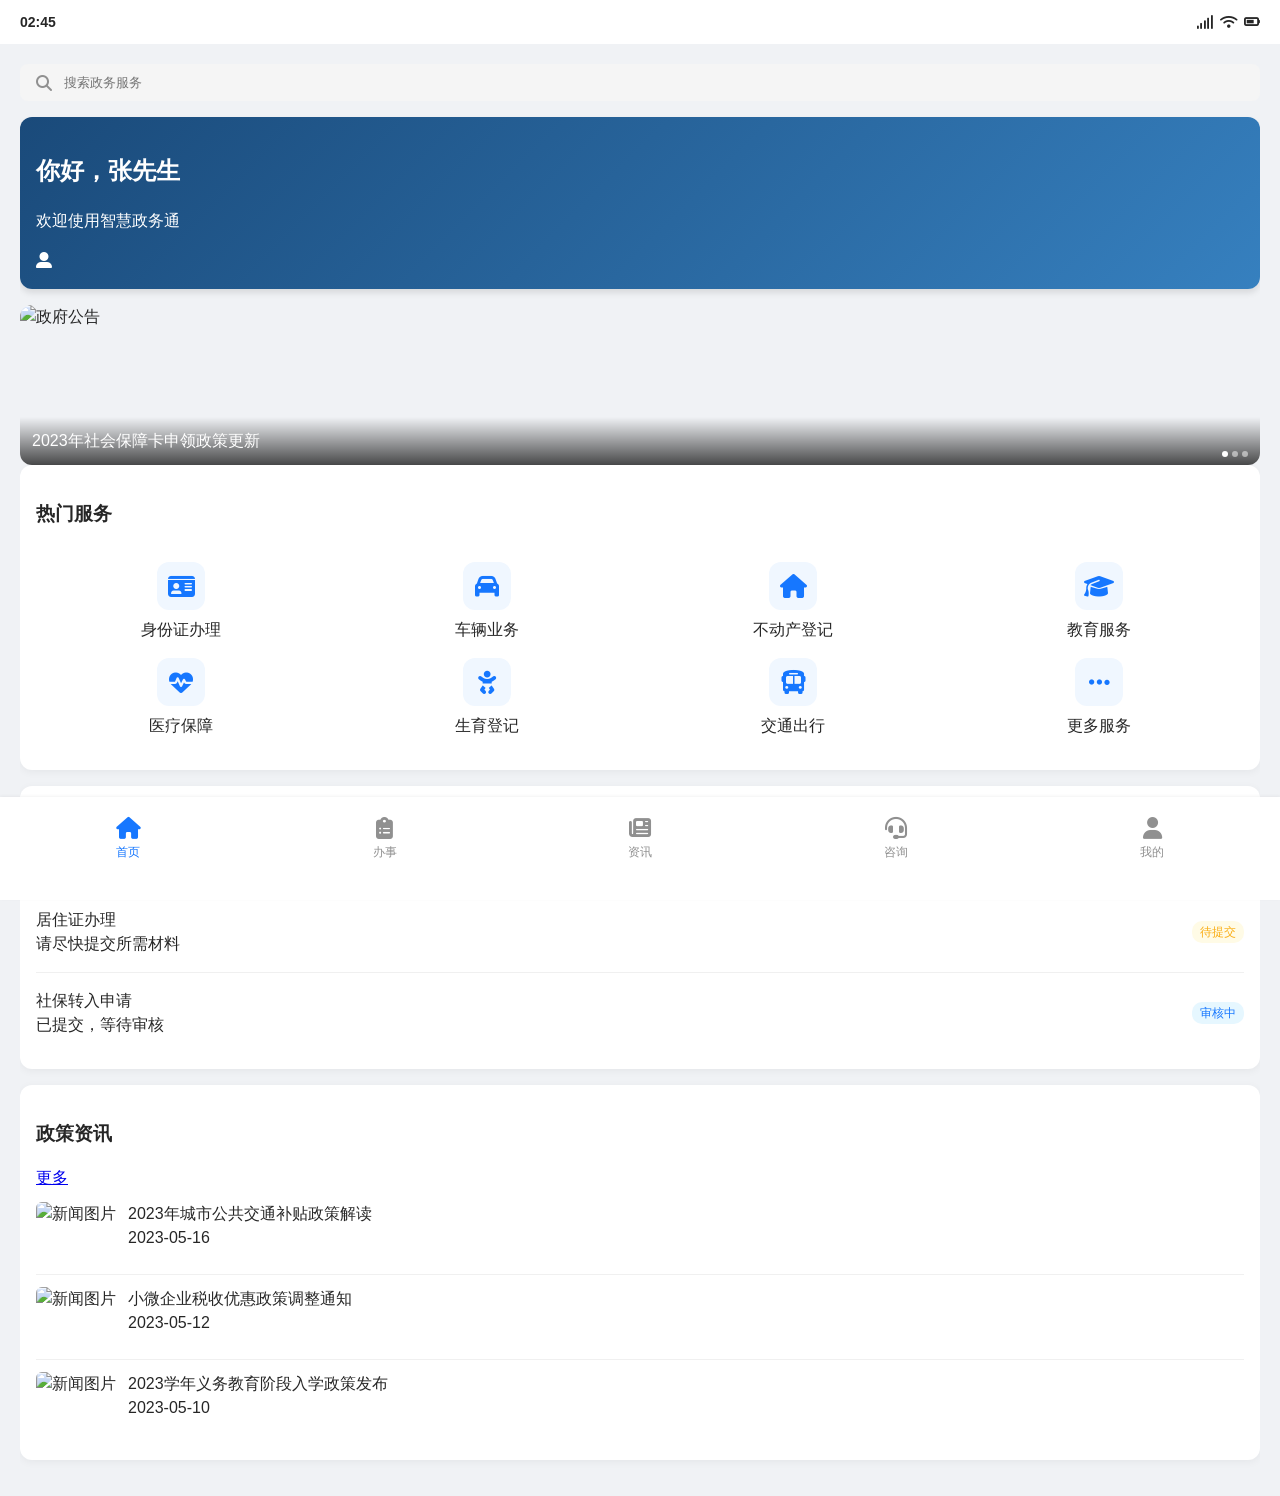
==== pages/home.html @ 08a30a19 "Initial commit: Complete zhengwuAPP" ====
<!DOCTYPE html>
<html lang="zh-CN">
  <head>
    <meta charset="UTF-8" />
    <meta name="viewport" content="width=device-width, initial-scale=1.0" />
    <title>首页 - 政务系统App</title>
    <!-- Tailwind CSS -->
    <script src="https://cdn.tailwindcss.com"></script>
    <!-- Font Awesome -->
    <link
      rel="stylesheet"
      href="https://cdnjs.cloudflare.com/ajax/libs/font-awesome/6.4.2/css/all.min.css"
    />
    <!-- 自定义样式 -->
    <link rel="stylesheet" href="../css/styles.css" />
    <style>
      .banner-slide {
        height: 160px;
        border-radius: 12px;
        overflow: hidden;
        position: relative;
      }

      .banner-slide img {
        width: 100%;
        height: 100%;
        object-fit: cover;
      }

      .banner-text {
        position: absolute;
        bottom: 0;
        left: 0;
        right: 0;
        padding: 12px;
        background: linear-gradient(transparent, rgba(0, 0, 0, 0.7));
        color: white;
        font-weight: 500;
      }

      .indicator {
        position: absolute;
        bottom: 8px;
        right: 12px;
        display: flex;
        gap: 4px;
      }

      .indicator-dot {
        width: 6px;
        height: 6px;
        border-radius: 50%;
        background-color: rgba(255, 255, 255, 0.5);
      }

      .indicator-dot.active {
        background-color: white;
      }

      .welcome-card {
        background: linear-gradient(135deg, #1a4a7a, #3680bf);
        color: white;
        border-radius: 12px;
        padding: 16px;
        margin-bottom: 16px;
        box-shadow: 0 4px 6px rgba(0, 0, 0, 0.1);
      }

      .news-item {
        display: flex;
        gap: 12px;
        padding: 12px 0;
        border-bottom: 1px solid #f0f0f0;
      }

      .news-item:last-child {
        border-bottom: none;
      }

      .news-image {
        width: 80px;
        height: 60px;
        border-radius: 6px;
        object-fit: cover;
        flex-shrink: 0;
      }

      .notification-badge {
        position: absolute;
        top: -4px;
        right: -4px;
        width: 16px;
        height: 16px;
        background-color: #ff4d4f;
        border-radius: 50%;
        color: white;
        font-size: 12px;
        display: flex;
        align-items: center;
        justify-content: center;
      }
    </style>
  </head>
  <body>
    <!-- 状态栏 -->
    <div class="status-bar">
      <span class="status-bar-time">12:30</span>
      <div class="status-bar-icons">
        <i class="fas fa-signal"></i>
        <i class="fas fa-wifi"></i>
        <i class="fas fa-battery-three-quarters"></i>
      </div>
    </div>

    <div class="app-content">
      <div class="p-4">
        <!-- 搜索栏 -->
        <div class="search-bar mb-4">
          <i class="fas fa-search search-icon"></i>
          <input type="text" class="search-input" placeholder="搜索政务服务" />
        </div>

        <!-- 用户欢迎卡片 -->
        <div class="welcome-card mb-4">
          <div class="flex justify-between items-center">
            <div>
              <h2 class="text-lg font-medium">你好，张先生</h2>
              <p class="text-white text-opacity-80 text-sm mt-1">
                欢迎使用智慧政务通
              </p>
            </div>
            <div class="relative">
              <div
                class="w-12 h-12 bg-white bg-opacity-20 rounded-full flex items-center justify-center"
              >
                <i class="fas fa-user-alt text-xl"></i>
              </div>
              <div class="notification-badge">2</div>
            </div>
          </div>
        </div>

        <!-- 轮播图 -->
        <div class="banner-slide mb-5">
          <img
            src="https://images.unsplash.com/photo-1587614382346-4ec70e388b28?ixlib=rb-1.2.1&ixid=MnwxMjA3fDB8MHxzZWFyY2h8MXx8cmVkJTIwc3F1YXJlfGVufDB8fDB8fA%3D%3D&w=800&q=80"
            alt="政府公告"
          />
          <div class="banner-text">
            <span>2023年社会保障卡申领政策更新</span>
          </div>
          <div class="indicator">
            <div class="indicator-dot active"></div>
            <div class="indicator-dot"></div>
            <div class="indicator-dot"></div>
          </div>
        </div>

        <!-- 热门服务 -->
        <div class="card">
          <h3 class="text-base font-medium mb-2">热门服务</h3>
          <div class="service-grid">
            <div class="service-item">
              <div class="service-icon">
                <i class="fas fa-id-card"></i>
              </div>
              <span class="text-xs">身份证办理</span>
            </div>

            <div class="service-item">
              <div class="service-icon">
                <i class="fas fa-car"></i>
              </div>
              <span class="text-xs">车辆业务</span>
            </div>

            <div class="service-item">
              <div class="service-icon">
                <i class="fas fa-home"></i>
              </div>
              <span class="text-xs">不动产登记</span>
            </div>

            <div class="service-item">
              <div class="service-icon">
                <i class="fas fa-graduation-cap"></i>
              </div>
              <span class="text-xs">教育服务</span>
            </div>

            <div class="service-item">
              <div class="service-icon">
                <i class="fas fa-heartbeat"></i>
              </div>
              <span class="text-xs">医疗保障</span>
            </div>

            <div class="service-item">
              <div class="service-icon">
                <i class="fas fa-baby"></i>
              </div>
              <span class="text-xs">生育登记</span>
            </div>

            <div class="service-item">
              <div class="service-icon">
                <i class="fas fa-bus"></i>
              </div>
              <span class="text-xs">交通出行</span>
            </div>

            <div class="service-item">
              <div class="service-icon">
                <i class="fas fa-ellipsis-h"></i>
              </div>
              <span class="text-xs">更多服务</span>
            </div>
          </div>
        </div>

        <!-- 我的待办 -->
        <div class="card mt-4">
          <div class="flex justify-between items-center mb-2">
            <h3 class="text-base font-medium">我的待办</h3>
            <a href="myaffairs.html" class="text-secondary-color text-sm"
              >查看全部</a
            >
          </div>

          <div class="list-item">
            <div>
              <div class="text-base">居住证办理</div>
              <div class="text-sm text-gray-dark mt-1">请尽快提交所需材料</div>
            </div>
            <span class="badge badge-warning">待提交</span>
          </div>

          <div class="list-item">
            <div>
              <div class="text-base">社保转入申请</div>
              <div class="text-sm text-gray-dark mt-1">已提交，等待审核</div>
            </div>
            <span class="badge badge-primary">审核中</span>
          </div>
        </div>

        <!-- 政策资讯 -->
        <div class="card mt-4">
          <div class="flex justify-between items-center mb-2">
            <h3 class="text-base font-medium">政策资讯</h3>
            <a href="news.html" class="text-secondary-color text-sm">更多</a>
          </div>

          <div class="news-item">
            <img
              src="https://images.unsplash.com/photo-1541872704-74c6c6f8b4b4?ixlib=rb-1.2.1&ixid=MnwxMjA3fDB8MHxzZWFyY2h8M3x8Y2l0eSUyMGdvdmVybm1lbnR8ZW58MHx8MHx8&w=800&q=80"
              alt="新闻图片"
              class="news-image"
            />
            <div>
              <div class="text-base line-clamp-2">
                2023年城市公共交通补贴政策解读
              </div>
              <div class="text-xs text-gray-dark mt-1">2023-05-16</div>
            </div>
          </div>

          <div class="news-item">
            <img
              src="https://images.unsplash.com/photo-1577415124269-fc1140a69e91?ixlib=rb-1.2.1&ixid=MnwxMjA3fDB8MHxzZWFyY2h8Mnx8dGF4fGVufDB8fDB8fA%3D%3D&w=800&q=80"
              alt="新闻图片"
              class="news-image"
            />
            <div>
              <div class="text-base line-clamp-2">
                小微企业税收优惠政策调整通知
              </div>
              <div class="text-xs text-gray-dark mt-1">2023-05-12</div>
            </div>
          </div>

          <div class="news-item">
            <img
              src="https://images.unsplash.com/photo-1560520031-3a4dc4e9de0c?ixlib=rb-1.2.1&ixid=MnwxMjA3fDB8MHxzZWFyY2h8Mnx8ZWR1Y2F0aW9ufGVufDB8fDB8fA%3D%3D&w=800&q=80"
              alt="新闻图片"
              class="news-image"
            />
            <div>
              <div class="text-base line-clamp-2">
                2023学年义务教育阶段入学政策发布
              </div>
              <div class="text-xs text-gray-dark mt-1">2023-05-10</div>
            </div>
          </div>
        </div>
      </div>
    </div>

    <!-- 底部导航栏 -->
    <div class="bottom-nav">
      <div class="nav-item active" data-target="home">
        <i class="nav-icon fas fa-home"></i>
        <span class="nav-text">首页</span>
      </div>

      <div class="nav-item" data-target="myaffairs">
        <i class="nav-icon fas fa-clipboard-list"></i>
        <span class="nav-text">办事</span>
      </div>

      <div class="nav-item" data-target="news">
        <i class="nav-icon fas fa-newspaper"></i>
        <span class="nav-text">资讯</span>
      </div>

      <div class="nav-item" data-target="consultation">
        <i class="nav-icon fas fa-headset"></i>
        <span class="nav-text">咨询</span>
      </div>

      <div class="nav-item" data-target="profile">
        <i class="nav-icon fas fa-user"></i>
        <span class="nav-text">我的</span>
      </div>
    </div>

    <script src="../js/main.js"></script>
  </body>
</html>
---- css/styles.css ----
/* 基础样式 */
:root {
  --primary-color: #1A4A7A;
  --primary-light: #3680BF;
  --secondary-color: #1677FF;
  --success-color: #52C41A;
  --warning-color: #FAAD14;
  --danger-color: #FF4D4F;
  --gray-light: #F5F5F5;
  --gray: #E0E0E0;
  --gray-dark: #909090;
  --text-primary: rgba(0, 0, 0, 0.85);
  --text-secondary: rgba(0, 0, 0, 0.65);
  --text-disabled: rgba(0, 0, 0, 0.35);
}

body {
  font-family: -apple-system, BlinkMacSystemFont, "Segoe UI", Roboto, "Helvetica Neue", Arial, sans-serif;
  line-height: 1.5;
  color: var(--text-primary);
  background-color: #f0f2f5;
  margin: 0;
  padding: 20px;
}

/* iPhone模拟器样式 */
.phone-container {
  width: 390px;
  height: 844px;
  background-color: white;
  border-radius: 40px;
  overflow: hidden;
  position: relative;
  box-shadow: 0 12px 24px rgba(0, 0, 0, 0.1);
  margin: 20px auto;
  border: 12px solid #1a1a1a;
}

/* 状态栏样式 */
.status-bar {
  height: 44px;
  width: 100%;
  background-color: white;
  display: flex;
  justify-content: space-between;
  align-items: center;
  padding: 0 20px;
  box-sizing: border-box;
  position: absolute;
  top: 0;
  left: 0;
  z-index: 100;
}

/* 应用内容区域 */
.app-content {
  width: 100%;
  height: calc(100% - 44px - 83px); /* 减去状态栏和底部导航的高度 */
  margin-top: 44px;
  overflow-y: auto;
  -ms-overflow-style: none;  /* IE 和 Edge */
  scrollbar-width: none;  /* Firefox */
}

.app-content::-webkit-scrollbar {
  display: none; /* Chrome, Safari, Opera */
}

/* 底部导航栏 */
.bottom-nav {
  height: 83px;
  width: 100%;
  background-color: white;
  position: absolute;
  bottom: 0;
  left: 0;
  display: flex;
  justify-content: space-around;
  align-items: center;
  box-shadow: 0 -1px 3px rgba(0, 0, 0, 0.05);
  padding-bottom: 20px; /* 适应底部安全区域 */
  z-index: 100;
}

.nav-item {
  display: flex;
  flex-direction: column;
  align-items: center;
  color: var(--gray-dark);
}

.nav-item.active {
  color: var(--secondary-color);
}

.nav-icon {
  font-size: 22px;
  margin-bottom: 4px;
}

.nav-text {
  font-size: 12px;
}

/* 卡片样式 */
.card {
  background-color: white;
  border-radius: 12px;
  box-shadow: 0 2px 8px rgba(0, 0, 0, 0.05);
  padding: 16px;
  margin-bottom: 16px;
}

/* 首页服务网格 */
.service-grid {
  display: grid;
  grid-template-columns: repeat(4, 1fr);
  gap: 16px;
  padding: 16px 0;
}

.service-item {
  display: flex;
  flex-direction: column;
  align-items: center;
  text-align: center;
}

.service-icon {
  width: 48px;
  height: 48px;
  background-color: #f0f7ff;
  border-radius: 12px;
  display: flex;
  align-items: center;
  justify-content: center;
  color: var(--secondary-color);
  margin-bottom: 8px;
  font-size: 24px;
}

/* 列表样式 */
.list-item {
  padding: 16px 0;
  border-bottom: 1px solid #f0f0f0;
  display: flex;
  justify-content: space-between;
  align-items: center;
}

.list-item:last-child {
  border-bottom: none;
}

/* 表单样式 */
.form-group {
  margin-bottom: 20px;
}

.form-label {
  display: block;
  margin-bottom: 8px;
  font-weight: 500;
  color: var(--text-secondary);
}

.form-input {
  width: 100%;
  padding: 12px 16px;
  border: 1px solid #d9d9d9;
  border-radius: 8px;
  transition: all 0.3s;
}

.form-input:focus {
  border-color: var(--secondary-color);
  box-shadow: 0 0 0 2px rgba(22, 119, 255, 0.2);
  outline: none;
}

/* 按钮样式 */
.btn {
  display: inline-block;
  padding: 12px 20px;
  border-radius: 8px;
  text-align: center;
  font-weight: 500;
  cursor: pointer;
  transition: all 0.3s;
  border: none;
}

.btn-primary {
  background-color: var(--secondary-color);
  color: white;
}

.btn-primary:hover {
  background-color: #0e5cd1;
}

.btn-outline {
  background-color: white;
  color: var(--secondary-color);
  border: 1px solid var(--secondary-color);
}

.btn-outline:hover {
  background-color: #f0f7ff;
}

.btn-block {
  display: block;
  width: 100%;
}

/* 徽章样式 */
.badge {
  display: inline-block;
  padding: 2px 8px;
  border-radius: 10px;
  font-size: 12px;
  font-weight: 500;
}

.badge-primary {
  background-color: #e6f7ff;
  color: var(--secondary-color);
}

.badge-success {
  background-color: #f6ffed;
  color: var(--success-color);
}

.badge-warning {
  background-color: #fffbe6;
  color: var(--warning-color);
}

.badge-danger {
  background-color: #fff1f0;
  color: var(--danger-color);
}

/* 功能标签栏 */
.tabs {
  display: flex;
  overflow-x: auto;
  margin-bottom: 16px;
  -ms-overflow-style: none;  /* IE and Edge */
  scrollbar-width: none;  /* Firefox */
}

.tabs::-webkit-scrollbar {
  display: none;  /* Chrome, Safari, Opera */
}

.tab {
  flex: none;
  padding: 8px 16px;
  border-radius: 16px;
  margin-right: 8px;
  background-color: #f5f5f5;
  color: var(--text-secondary);
  font-size: 14px;
}

.tab.active {
  background-color: var(--secondary-color);
  color: white;
}

/* 多屏幕展示布局 */
.screens-container {
  display: flex;
  flex-wrap: wrap;
  justify-content: center;
  gap: 40px;
  max-width: 1800px;
  margin: 0 auto;
}

.screen-item {
  display: flex;
  flex-direction: column;
  align-items: center;
}

.screen-title {
  font-size: 18px;
  font-weight: 500;
  margin: 0 0 16px 0;
  color: #333;
}

/* iOS状态栏图标 */
.status-bar-time {
  font-weight: 600;
  font-size: 14px;
}

.status-bar-icons {
  display: flex;
  align-items: center;
}

.status-bar-icons i {
  margin-left: 6px;
  font-size: 14px;
}

/* 滑动模块 */
.slider-container {
  overflow-x: auto;
  display: flex;
  padding: 8px 0;
  margin: 0 -16px;
  padding: 0 16px;
  -ms-overflow-style: none;  /* IE and Edge */
  scrollbar-width: none;  /* Firefox */
}

.slider-container::-webkit-scrollbar {
  display: none;  /* Chrome, Safari, Opera */
}

.slider-item {
  flex: none;
  width: 280px;
  margin-right: 12px;
}

/* 搜索栏 */
.search-bar {
  display: flex;
  align-items: center;
  background-color: #f5f5f5;
  border-radius: 8px;
  padding: 10px 16px;
  margin-bottom: 16px;
}

.search-icon {
  color: var(--gray-dark);
  margin-right: 10px;
}

.search-input {
  border: none;
  background: transparent;
  flex-grow: 1;
  outline: none;
}

/* 页面标题栏 */
.page-header {
  display: flex;
  justify-content: space-between;
  align-items: center;
  margin-bottom: 20px;
}

.page-title {
  font-size: 24px;
  font-weight: 600;
  margin: 0;
}

/* 加载动画 */
.loading {
  text-align: center;
  padding: 40px 0;
  color: var(--gray-dark);
}

.loading i {
  animation: spin 1s linear infinite;
}

@keyframes spin {
  0% { transform: rotate(0deg); }
  100% { transform: rotate(360deg); }
}

/* 切换开关 */
.switch {
  position: relative;
  display: inline-block;
  width: 50px;
  height: 24px;
}

.switch input {
  opacity: 0;
  width: 0;
  height: 0;
}

.slider {
  position: absolute;
  cursor: pointer;
  top: 0;
  left: 0;
  right: 0;
  bottom: 0;
  background-color: #ccc;
  transition: .4s;
  border-radius: 24px;
}

.slider:before {
  position: absolute;
  content: "";
  height: 18px;
  width: 18px;
  left: 3px;
  bottom: 3px;
  background-color: white;
  transition: .4s;
  border-radius: 50%;
}

input:checked + .slider {
  background-color: var(--secondary-color);
}

input:checked + .slider:before {
  transform: translateX(26px);
}
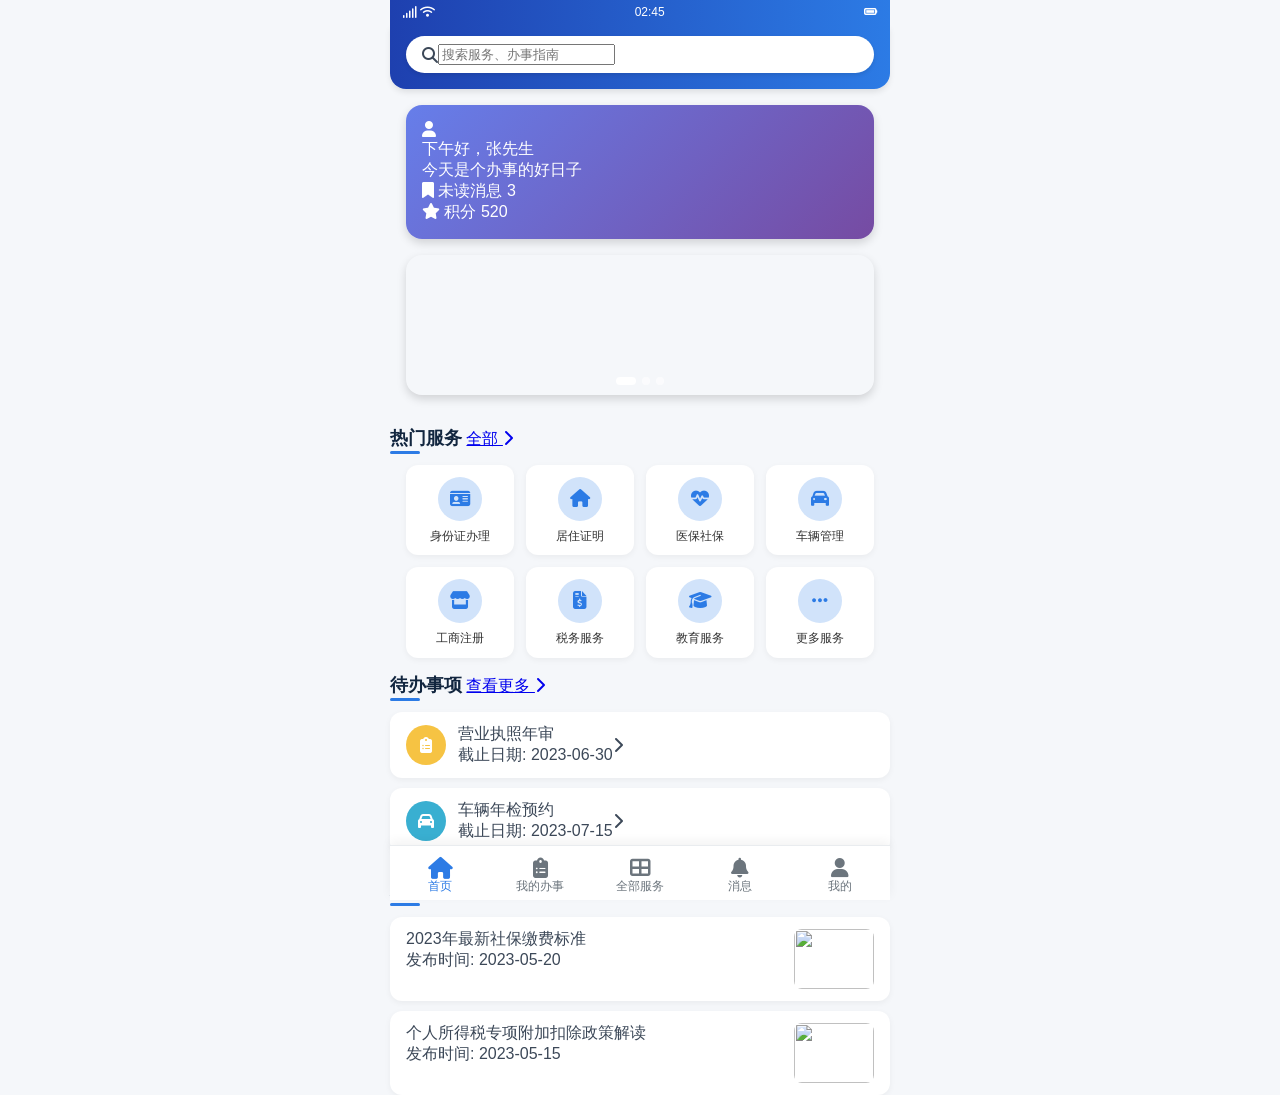
==== commit e3f7364b: "Initialize gh-pages branch" ====
--- a/pages/home.html
+++ b/pages/home.html
@@ -2,328 +2,763 @@
 <html lang="zh-CN">
   <head>
     <meta charset="UTF-8" />
-    <meta name="viewport" content="width=device-width, initial-scale=1.0" />
-    <title>首页 - 政务系统App</title>
-    <!-- Tailwind CSS -->
-    <script src="https://cdn.tailwindcss.com"></script>
-    <!-- Font Awesome -->
+    <meta
+      name="viewport"
+      content="width=device-width, initial-scale=1.0, maximum-scale=1.0, user-scalable=no"
+    />
+    <title>政务APP</title>
+    <!-- 引入Tailwind CSS -->
+    <link
+      href="https://cdn.jsdelivr.net/npm/tailwindcss@2.2.19/dist/tailwind.min.css"
+      rel="stylesheet"
+    />
+    <!-- 引入Font Awesome图标 -->
     <link
       rel="stylesheet"
-      href="https://cdnjs.cloudflare.com/ajax/libs/font-awesome/6.4.2/css/all.min.css"
+      href="https://cdnjs.cloudflare.com/ajax/libs/font-awesome/6.4.0/css/all.min.css"
     />
-    <!-- 自定义样式 -->
-    <link rel="stylesheet" href="../css/styles.css" />
     <style>
-      .banner-slide {
-        height: 160px;
+      :root {
+        --primary-color: #2c7be5;
+        --primary-light: #d1e3fa;
+        --primary-dark: #1e40af;
+        --secondary-color: #6c757d;
+        --success-color: #00d97e;
+        --danger-color: #e63757;
+        --warning-color: #f6c343;
+        --info-color: #39afd1;
+        --dark-color: #12263f;
+        --light-color: #f9fbfd;
+        --gray-100: #f8f9fa;
+        --gray-200: #e9ecef;
+        --gray-300: #dee2e6;
+      }
+
+      * {
+        -webkit-tap-highlight-color: transparent;
+      }
+
+      body {
+        font-family: -apple-system, BlinkMacSystemFont, 'Segoe UI', Roboto,
+          'Helvetica Neue', Arial, sans-serif;
+        background-color: #f5f7fa;
+        color: #3c4858;
+        padding-bottom: 60px; /* 为固定底部导航栏留出空间 */
+        max-width: 500px;
+        margin: 0 auto;
+        position: relative;
+        height: 100vh;
+        overflow-x: hidden;
+        -webkit-overflow-scrolling: touch;
+      }
+
+      /* 状态栏 */
+      .status-bar {
+        background: linear-gradient(
+          to right,
+          var(--primary-dark),
+          var(--primary-color)
+        );
+        height: 24px;
+        display: flex;
+        justify-content: space-between;
+        align-items: center;
+        padding: 0 12px;
+        color: white;
+        font-size: 12px;
+        position: sticky;
+        top: 0;
+        z-index: 40;
+      }
+
+      /* 搜索框 */
+      .search-container {
+        background: linear-gradient(
+          to right,
+          var(--primary-dark),
+          var(--primary-color)
+        );
+        padding: 12px 16px 16px;
+        border-radius: 0 0 16px 16px;
+        box-shadow: 0 4px 6px -1px rgba(0, 0, 0, 0.1);
+        position: relative;
+        z-index: 30;
+      }
+
+      .search-bar {
+        background: white;
+        border-radius: 24px;
+        display: flex;
+        align-items: center;
+        padding: 8px 16px;
+        box-shadow: 0 2px 4px rgba(0, 0, 0, 0.1);
+        transition: box-shadow 0.3s;
+      }
+
+      .search-bar:focus-within {
+        box-shadow: 0 4px 8px rgba(0, 0, 0, 0.15);
+      }
+
+      /* 欢迎卡片 */
+      .welcome-card {
+        background: linear-gradient(135deg, #667eea, #764ba2);
+        border-radius: 16px;
+        padding: 16px;
+        margin: 16px;
+        color: white;
+        box-shadow: 0 4px 10px rgba(0, 0, 0, 0.15);
+        animation: fadeIn 0.5s ease-out;
+        transition: transform 0.3s, box-shadow 0.3s;
+      }
+
+      .welcome-card:active {
+        transform: scale(0.98);
+        box-shadow: 0 3px 6px rgba(0, 0, 0, 0.1);
+      }
+
+      /* 轮播 */
+      .carousel {
+        position: relative;
+        overflow: hidden;
+        margin: 0 16px 16px;
+        border-radius: 16px;
+        box-shadow: 0 4px 10px rgba(0, 0, 0, 0.15);
+        height: 140px;
+        animation: fadeIn 0.7s ease-out;
+      }
+
+      .carousel-inner {
+        display: flex;
+        transition: transform 0.5s cubic-bezier(0.4, 0, 0.2, 1);
+        height: 100%;
+      }
+
+      .carousel-item {
+        min-width: 100%;
+        height: 100%;
+        background-size: cover;
+        background-position: center;
+        background-repeat: no-repeat;
+      }
+
+      .carousel-indicators {
+        position: absolute;
+        bottom: 10px;
+        left: 0;
+        right: 0;
+        display: flex;
+        justify-content: center;
+        gap: 6px;
+      }
+
+      .carousel-indicator {
+        width: 8px;
+        height: 8px;
+        border-radius: 50%;
+        background-color: rgba(255, 255, 255, 0.6);
+        cursor: pointer;
+        transition: all 0.3s ease;
+      }
+
+      .carousel-indicator.active {
+        background-color: white;
+        width: 20px;
+        height: 8px;
+        border-radius: 4px;
+      }
+
+      /* 服务项 */
+      .service-grid {
+        display: grid;
+        grid-template-columns: repeat(4, 1fr);
+        gap: 12px;
+        padding: 0 16px;
+      }
+
+      .service-item {
+        display: flex;
+        flex-direction: column;
+        align-items: center;
+        justify-content: center;
+        padding: 12px 8px;
+        background-color: white;
         border-radius: 12px;
-        overflow: hidden;
-        position: relative;
-      }
-
-      .banner-slide img {
-        width: 100%;
-        height: 100%;
+        box-shadow: 0 2px 6px rgba(0, 0, 0, 0.05);
+        transition: transform 0.2s, box-shadow 0.2s;
+        animation: fadeIn 0.9s ease-out;
+        cursor: pointer;
+      }
+
+      .service-item:active {
+        transform: scale(0.95);
+        box-shadow: 0 1px 2px rgba(0, 0, 0, 0.05);
+        background-color: var(--gray-100);
+      }
+
+      .service-icon {
+        width: 44px;
+        height: 44px;
+        border-radius: 50%;
+        background-color: var(--primary-light);
+        color: var(--primary-color);
+        display: flex;
+        justify-content: center;
+        align-items: center;
+        font-size: 18px;
+        margin-bottom: 8px;
+        transition: all 0.3s ease;
+      }
+
+      .service-item:hover .service-icon {
+        transform: translateY(-2px);
+      }
+
+      .service-name {
+        font-size: 12px;
+        text-align: center;
+        color: #333;
+        line-height: 1.2;
+      }
+
+      /* 待办事项 */
+      .todo-item {
+        display: flex;
+        align-items: center;
+        background-color: white;
+        padding: 12px 16px;
+        margin-bottom: 10px;
+        border-radius: 12px;
+        box-shadow: 0 2px 6px rgba(0, 0, 0, 0.05);
+        animation: fadeIn 1.1s ease-out;
+        transition: transform 0.2s, box-shadow 0.2s;
+        cursor: pointer;
+      }
+
+      .todo-item:active {
+        transform: scale(0.98);
+        box-shadow: 0 1px 3px rgba(0, 0, 0, 0.05);
+        background-color: var(--gray-100);
+      }
+
+      .todo-icon {
+        width: 40px;
+        height: 40px;
+        border-radius: 50%;
+        background-color: var(--warning-color);
+        color: white;
+        display: flex;
+        justify-content: center;
+        align-items: center;
+        font-size: 16px;
+        margin-right: 12px;
+        flex-shrink: 0;
+      }
+
+      /* 政策资讯 */
+      .news-item {
+        display: flex;
+        align-items: flex-start;
+        background-color: white;
+        padding: 12px 16px;
+        margin-bottom: 10px;
+        border-radius: 12px;
+        box-shadow: 0 2px 6px rgba(0, 0, 0, 0.05);
+        animation: fadeIn 1.3s ease-out;
+        transition: transform 0.2s, box-shadow 0.2s;
+        cursor: pointer;
+      }
+
+      .news-item:active {
+        transform: scale(0.98);
+        box-shadow: 0 1px 3px rgba(0, 0, 0, 0.05);
+        background-color: var(--gray-100);
+      }
+
+      .news-content {
+        flex: 1;
+      }
+
+      .news-image {
+        width: 80px;
+        height: 60px;
+        border-radius: 8px;
         object-fit: cover;
-      }
-
-      .banner-text {
-        position: absolute;
+        margin-left: 12px;
+        flex-shrink: 0;
+      }
+
+      /* 底部导航 */
+      .bottom-nav {
+        position: fixed;
         bottom: 0;
         left: 0;
         right: 0;
-        padding: 12px;
-        background: linear-gradient(transparent, rgba(0, 0, 0, 0.7));
+        max-width: 500px;
+        margin: 0 auto;
+        background-color: white;
+        display: flex;
+        justify-content: space-around;
+        padding: 8px 0 4px;
+        border-top: 1px solid var(--gray-200);
+        box-shadow: 0 -4px 10px rgba(0, 0, 0, 0.05);
+        z-index: 1000;
+      }
+
+      .nav-item {
+        display: flex;
+        flex-direction: column;
+        align-items: center;
+        padding: 4px 0;
+        color: var(--secondary-color);
+        width: 20%;
+        text-decoration: none;
+        transition: color 0.3s;
+      }
+
+      .nav-item.active {
+        color: var(--primary-color);
+      }
+
+      .nav-item:active {
+        transform: scale(0.95);
+      }
+
+      .nav-icon {
+        font-size: 20px;
+        margin-bottom: 2px;
+        transition: transform 0.3s;
+      }
+
+      .nav-item.active .nav-icon {
+        transform: scale(1.1);
+      }
+
+      .nav-label {
+        font-size: 12px;
+        line-height: 1;
+      }
+
+      /* 消息提示框 */
+      .message-toast {
+        position: fixed;
+        top: 60px;
+        left: 50%;
+        transform: translateX(-50%);
+        background-color: rgba(0, 0, 0, 0.8);
         color: white;
-        font-weight: 500;
-      }
-
-      .indicator {
+        padding: 10px 20px;
+        border-radius: 24px;
+        font-size: 14px;
+        z-index: 2000;
+        box-shadow: 0 4px 12px rgba(0, 0, 0, 0.2);
+        max-width: 80%;
+        text-align: center;
+        display: none;
+        opacity: 0;
+        transition: opacity 0.3s ease;
+      }
+
+      .message-info {
+        background-color: var(--info-color);
+      }
+
+      .message-success {
+        background-color: var(--success-color);
+      }
+
+      .message-warning {
+        background-color: var(--warning-color);
+      }
+
+      .message-error {
+        background-color: var(--danger-color);
+      }
+
+      /* 动画 */
+      @keyframes fadeIn {
+        from {
+          opacity: 0;
+          transform: translateY(10px);
+        }
+        to {
+          opacity: 1;
+          transform: translateY(0);
+        }
+      }
+
+      /* 标题样式 */
+      .section-title {
+        font-size: 18px;
+        font-weight: 600;
+        color: var(--dark-color);
+        position: relative;
+        display: inline-block;
+      }
+
+      .section-title::after {
+        content: '';
         position: absolute;
-        bottom: 8px;
-        right: 12px;
-        display: flex;
-        gap: 4px;
-      }
-
-      .indicator-dot {
+        bottom: -4px;
+        left: 0;
+        width: 30px;
+        height: 3px;
+        background-color: var(--primary-color);
+        border-radius: 3px;
+      }
+
+      /* 滚动条 */
+      ::-webkit-scrollbar {
         width: 6px;
-        height: 6px;
-        border-radius: 50%;
-        background-color: rgba(255, 255, 255, 0.5);
-      }
-
-      .indicator-dot.active {
-        background-color: white;
-      }
-
-      .welcome-card {
-        background: linear-gradient(135deg, #1a4a7a, #3680bf);
-        color: white;
-        border-radius: 12px;
-        padding: 16px;
-        margin-bottom: 16px;
-        box-shadow: 0 4px 6px rgba(0, 0, 0, 0.1);
-      }
-
-      .news-item {
-        display: flex;
-        gap: 12px;
-        padding: 12px 0;
-        border-bottom: 1px solid #f0f0f0;
-      }
-
-      .news-item:last-child {
-        border-bottom: none;
-      }
-
-      .news-image {
-        width: 80px;
-        height: 60px;
-        border-radius: 6px;
-        object-fit: cover;
-        flex-shrink: 0;
-      }
-
-      .notification-badge {
+      }
+
+      ::-webkit-scrollbar-track {
+        background: #f1f1f1;
+      }
+
+      ::-webkit-scrollbar-thumb {
+        background: #c1c1c1;
+        border-radius: 3px;
+      }
+
+      ::-webkit-scrollbar-thumb:hover {
+        background: #a8a8a8;
+      }
+
+      /* 添加波纹效果 */
+      .ripple {
+        position: relative;
+        overflow: hidden;
+      }
+
+      .ripple::after {
+        content: '';
+        display: block;
         position: absolute;
-        top: -4px;
-        right: -4px;
-        width: 16px;
-        height: 16px;
-        background-color: #ff4d4f;
-        border-radius: 50%;
-        color: white;
-        font-size: 12px;
-        display: flex;
-        align-items: center;
-        justify-content: center;
+        width: 100%;
+        height: 100%;
+        top: 0;
+        left: 0;
+        pointer-events: none;
+        background-image: radial-gradient(circle, #fff 10%, transparent 10.01%);
+        background-repeat: no-repeat;
+        background-position: 50%;
+        transform: scale(10, 10);
+        opacity: 0;
+        transition: transform 0.5s, opacity 1s;
+      }
+
+      .ripple:active::after {
+        transform: scale(0, 0);
+        opacity: 0.3;
+        transition: 0s;
       }
     </style>
   </head>
   <body>
     <!-- 状态栏 -->
     <div class="status-bar">
+      <span class="signal-icon">
+        <i class="fas fa-signal"></i>
+        <i class="fas fa-wifi ml-1"></i>
+      </span>
       <span class="status-bar-time">12:30</span>
-      <div class="status-bar-icons">
-        <i class="fas fa-signal"></i>
-        <i class="fas fa-wifi"></i>
-        <i class="fas fa-battery-three-quarters"></i>
-      </div>
+      <span class="battery-icon">
+        <i class="fas fa-battery-full"></i>
+      </span>
     </div>
 
-    <div class="app-content">
-      <div class="p-4">
-        <!-- 搜索栏 -->
-        <div class="search-bar mb-4">
-          <i class="fas fa-search search-icon"></i>
-          <input type="text" class="search-input" placeholder="搜索政务服务" />
-        </div>
-
-        <!-- 用户欢迎卡片 -->
-        <div class="welcome-card mb-4">
-          <div class="flex justify-between items-center">
-            <div>
-              <h2 class="text-lg font-medium">你好，张先生</h2>
-              <p class="text-white text-opacity-80 text-sm mt-1">
-                欢迎使用智慧政务通
-              </p>
-            </div>
-            <div class="relative">
-              <div
-                class="w-12 h-12 bg-white bg-opacity-20 rounded-full flex items-center justify-center"
-              >
-                <i class="fas fa-user-alt text-xl"></i>
-              </div>
-              <div class="notification-badge">2</div>
-            </div>
-          </div>
-        </div>
-
-        <!-- 轮播图 -->
-        <div class="banner-slide mb-5">
+    <!-- 搜索栏 -->
+    <div class="search-container">
+      <div class="search-bar">
+        <i class="fas fa-search text-gray-400 mr-2"></i>
+        <input
+          type="text"
+          placeholder="搜索服务、办事指南"
+          class="flex-1 outline-none text-sm"
+          onkeypress="if(event.keyCode === 13) handleSearch(this)"
+        />
+      </div>
+    </div>
+
+    <!-- 欢迎卡片 -->
+    <div class="welcome-card ripple">
+      <div class="flex items-center mb-2">
+        <div
+          class="w-12 h-12 rounded-full bg-white flex items-center justify-center mr-3"
+        >
+          <i class="fas fa-user text-indigo-600 text-xl"></i>
+        </div>
+        <div>
+          <div class="text-lg font-medium">下午好，张先生</div>
+          <div class="text-sm opacity-80">今天是个办事的好日子</div>
+        </div>
+      </div>
+      <div class="flex justify-between text-sm mt-2">
+        <div class="flex items-center">
+          <i class="fas fa-bookmark mr-1"></i>
+          <span>未读消息 3</span>
+        </div>
+        <div class="flex items-center">
+          <i class="fas fa-star mr-1"></i>
+          <span>积分 520</span>
+        </div>
+      </div>
+    </div>
+
+    <!-- 轮播图 -->
+    <div class="carousel">
+      <div class="carousel-inner">
+        <div
+          class="carousel-item"
+          style="
+            background-image: url('https://via.placeholder.com/800x300/3b82f6/ffffff?text=重要通知');
+          "
+        ></div>
+        <div
+          class="carousel-item"
+          style="
+            background-image: url('https://via.placeholder.com/800x300/4f46e5/ffffff?text=政策解读');
+          "
+        ></div>
+        <div
+          class="carousel-item"
+          style="
+            background-image: url('https://via.placeholder.com/800x300/7c3aed/ffffff?text=便民服务');
+          "
+        ></div>
+      </div>
+      <div class="carousel-indicators">
+        <div class="carousel-indicator active"></div>
+        <div class="carousel-indicator"></div>
+        <div class="carousel-indicator"></div>
+      </div>
+    </div>
+
+    <!-- 热门服务 -->
+    <div class="mx-4 mb-5">
+      <div class="flex justify-between items-center mb-3">
+        <h2 class="section-title">热门服务</h2>
+        <a href="#" class="text-sm text-blue-500"
+          >全部 <i class="fas fa-chevron-right text-xs"></i
+        ></a>
+      </div>
+      <div class="service-grid">
+        <div class="service-item ripple" data-target="idcard">
+          <div class="service-icon">
+            <i class="fas fa-id-card"></i>
+          </div>
+          <div class="service-name">身份证办理</div>
+        </div>
+        <div class="service-item ripple" data-target="residence">
+          <div class="service-icon">
+            <i class="fas fa-home"></i>
+          </div>
+          <div class="service-name">居住证明</div>
+        </div>
+        <div class="service-item ripple" data-target="social">
+          <div class="service-icon">
+            <i class="fas fa-heartbeat"></i>
+          </div>
+          <div class="service-name">医保社保</div>
+        </div>
+        <div class="service-item ripple" data-target="vehicle">
+          <div class="service-icon">
+            <i class="fas fa-car"></i>
+          </div>
+          <div class="service-name">车辆管理</div>
+        </div>
+        <div class="service-item ripple" data-target="business">
+          <div class="service-icon">
+            <i class="fas fa-store"></i>
+          </div>
+          <div class="service-name">工商注册</div>
+        </div>
+        <div class="service-item ripple" data-target="tax">
+          <div class="service-icon">
+            <i class="fas fa-file-invoice-dollar"></i>
+          </div>
+          <div class="service-name">税务服务</div>
+        </div>
+        <div class="service-item ripple" data-target="education">
+          <div class="service-icon">
+            <i class="fas fa-graduation-cap"></i>
+          </div>
+          <div class="service-name">教育服务</div>
+        </div>
+        <div class="service-item ripple" data-target="more">
+          <div class="service-icon">
+            <i class="fas fa-ellipsis-h"></i>
+          </div>
+          <div class="service-name">更多服务</div>
+        </div>
+      </div>
+    </div>
+
+    <!-- 待办事项 -->
+    <div class="mx-4 mb-5">
+      <div class="flex justify-between items-center mb-3">
+        <h2 class="section-title">待办事项</h2>
+        <a href="#" class="text-sm text-blue-500"
+          >查看更多 <i class="fas fa-chevron-right text-xs"></i
+        ></a>
+      </div>
+      <div class="todo-list">
+        <div class="todo-item ripple" data-target="myaffairs">
+          <div class="todo-icon">
+            <i class="fas fa-clipboard-list"></i>
+          </div>
+          <div class="flex-1">
+            <div class="font-medium">营业执照年审</div>
+            <div class="text-sm text-gray-500 mt-1">截止日期: 2023-06-30</div>
+          </div>
+          <i class="fas fa-chevron-right text-gray-400"></i>
+        </div>
+        <div class="todo-item ripple" data-target="myaffairs">
+          <div class="todo-icon" style="background-color: var(--info-color)">
+            <i class="fas fa-car"></i>
+          </div>
+          <div class="flex-1">
+            <div class="font-medium">车辆年检预约</div>
+            <div class="text-sm text-gray-500 mt-1">截止日期: 2023-07-15</div>
+          </div>
+          <i class="fas fa-chevron-right text-gray-400"></i>
+        </div>
+      </div>
+    </div>
+
+    <!-- 政策资讯 -->
+    <div class="mx-4 mb-5">
+      <div class="flex justify-between items-center mb-3">
+        <h2 class="section-title">政策资讯</h2>
+        <a href="#" class="text-sm text-blue-500"
+          >更多 <i class="fas fa-chevron-right text-xs"></i
+        ></a>
+      </div>
+      <div class="news-list">
+        <div class="news-item ripple">
+          <div class="news-content">
+            <div class="font-medium mb-1">2023年最新社保缴费标准</div>
+            <div class="text-sm text-gray-500">发布时间: 2023-05-20</div>
+          </div>
           <img
-            src="https://images.unsplash.com/photo-1587614382346-4ec70e388b28?ixlib=rb-1.2.1&ixid=MnwxMjA3fDB8MHxzZWFyY2h8MXx8cmVkJTIwc3F1YXJlfGVufDB8fDB8fA%3D%3D&w=800&q=80"
-            alt="政府公告"
+            src="https://via.placeholder.com/160x120/e2e8f0/64748b?text=社保政策"
+            class="news-image"
           />
-          <div class="banner-text">
-            <span>2023年社会保障卡申领政策更新</span>
-          </div>
-          <div class="indicator">
-            <div class="indicator-dot active"></div>
-            <div class="indicator-dot"></div>
-            <div class="indicator-dot"></div>
-          </div>
-        </div>
-
-        <!-- 热门服务 -->
-        <div class="card">
-          <h3 class="text-base font-medium mb-2">热门服务</h3>
-          <div class="service-grid">
-            <div class="service-item">
-              <div class="service-icon">
-                <i class="fas fa-id-card"></i>
-              </div>
-              <span class="text-xs">身份证办理</span>
-            </div>
-
-            <div class="service-item">
-              <div class="service-icon">
-                <i class="fas fa-car"></i>
-              </div>
-              <span class="text-xs">车辆业务</span>
-            </div>
-
-            <div class="service-item">
-              <div class="service-icon">
-                <i class="fas fa-home"></i>
-              </div>
-              <span class="text-xs">不动产登记</span>
-            </div>
-
-            <div class="service-item">
-              <div class="service-icon">
-                <i class="fas fa-graduation-cap"></i>
-              </div>
-              <span class="text-xs">教育服务</span>
-            </div>
-
-            <div class="service-item">
-              <div class="service-icon">
-                <i class="fas fa-heartbeat"></i>
-              </div>
-              <span class="text-xs">医疗保障</span>
-            </div>
-
-            <div class="service-item">
-              <div class="service-icon">
-                <i class="fas fa-baby"></i>
-              </div>
-              <span class="text-xs">生育登记</span>
-            </div>
-
-            <div class="service-item">
-              <div class="service-icon">
-                <i class="fas fa-bus"></i>
-              </div>
-              <span class="text-xs">交通出行</span>
-            </div>
-
-            <div class="service-item">
-              <div class="service-icon">
-                <i class="fas fa-ellipsis-h"></i>
-              </div>
-              <span class="text-xs">更多服务</span>
-            </div>
-          </div>
-        </div>
-
-        <!-- 我的待办 -->
-        <div class="card mt-4">
-          <div class="flex justify-between items-center mb-2">
-            <h3 class="text-base font-medium">我的待办</h3>
-            <a href="myaffairs.html" class="text-secondary-color text-sm"
-              >查看全部</a
-            >
-          </div>
-
-          <div class="list-item">
-            <div>
-              <div class="text-base">居住证办理</div>
-              <div class="text-sm text-gray-dark mt-1">请尽快提交所需材料</div>
-            </div>
-            <span class="badge badge-warning">待提交</span>
-          </div>
-
-          <div class="list-item">
-            <div>
-              <div class="text-base">社保转入申请</div>
-              <div class="text-sm text-gray-dark mt-1">已提交，等待审核</div>
-            </div>
-            <span class="badge badge-primary">审核中</span>
-          </div>
-        </div>
-
-        <!-- 政策资讯 -->
-        <div class="card mt-4">
-          <div class="flex justify-between items-center mb-2">
-            <h3 class="text-base font-medium">政策资讯</h3>
-            <a href="news.html" class="text-secondary-color text-sm">更多</a>
-          </div>
-
-          <div class="news-item">
-            <img
-              src="https://images.unsplash.com/photo-1541872704-74c6c6f8b4b4?ixlib=rb-1.2.1&ixid=MnwxMjA3fDB8MHxzZWFyY2h8M3x8Y2l0eSUyMGdvdmVybm1lbnR8ZW58MHx8MHx8&w=800&q=80"
-              alt="新闻图片"
-              class="news-image"
-            />
-            <div>
-              <div class="text-base line-clamp-2">
-                2023年城市公共交通补贴政策解读
-              </div>
-              <div class="text-xs text-gray-dark mt-1">2023-05-16</div>
-            </div>
-          </div>
-
-          <div class="news-item">
-            <img
-              src="https://images.unsplash.com/photo-1577415124269-fc1140a69e91?ixlib=rb-1.2.1&ixid=MnwxMjA3fDB8MHxzZWFyY2h8Mnx8dGF4fGVufDB8fDB8fA%3D%3D&w=800&q=80"
-              alt="新闻图片"
-              class="news-image"
-            />
-            <div>
-              <div class="text-base line-clamp-2">
-                小微企业税收优惠政策调整通知
-              </div>
-              <div class="text-xs text-gray-dark mt-1">2023-05-12</div>
-            </div>
-          </div>
-
-          <div class="news-item">
-            <img
-              src="https://images.unsplash.com/photo-1560520031-3a4dc4e9de0c?ixlib=rb-1.2.1&ixid=MnwxMjA3fDB8MHxzZWFyY2h8Mnx8ZWR1Y2F0aW9ufGVufDB8fDB8fA%3D%3D&w=800&q=80"
-              alt="新闻图片"
-              class="news-image"
-            />
-            <div>
-              <div class="text-base line-clamp-2">
-                2023学年义务教育阶段入学政策发布
-              </div>
-              <div class="text-xs text-gray-dark mt-1">2023-05-10</div>
-            </div>
-          </div>
+        </div>
+        <div class="news-item ripple">
+          <div class="news-content">
+            <div class="font-medium mb-1">个人所得税专项附加扣除政策解读</div>
+            <div class="text-sm text-gray-500">发布时间: 2023-05-15</div>
+          </div>
+          <img
+            src="https://via.placeholder.com/160x120/e2e8f0/64748b?text=税收政策"
+            class="news-image"
+          />
         </div>
       </div>
     </div>
 
     <!-- 底部导航栏 -->
     <div class="bottom-nav">
-      <div class="nav-item active" data-target="home">
+      <a href="#" class="nav-item active" data-target="home">
         <i class="nav-icon fas fa-home"></i>
-        <span class="nav-text">首页</span>
-      </div>
-
-      <div class="nav-item" data-target="myaffairs">
+        <span class="nav-label">首页</span>
+      </a>
+      <a href="#" class="nav-item" data-target="myaffairs">
         <i class="nav-icon fas fa-clipboard-list"></i>
-        <span class="nav-text">办事</span>
-      </div>
-
-      <div class="nav-item" data-target="news">
-        <i class="nav-icon fas fa-newspaper"></i>
-        <span class="nav-text">资讯</span>
-      </div>
-
-      <div class="nav-item" data-target="consultation">
-        <i class="nav-icon fas fa-headset"></i>
-        <span class="nav-text">咨询</span>
-      </div>
-
-      <div class="nav-item" data-target="profile">
+        <span class="nav-label">我的办事</span>
+      </a>
+      <a href="#" class="nav-item" data-target="services">
+        <i class="nav-icon fas fa-th-large"></i>
+        <span class="nav-label">全部服务</span>
+      </a>
+      <a href="#" class="nav-item" data-target="message">
+        <i class="nav-icon fas fa-bell"></i>
+        <span class="nav-label">消息</span>
+      </a>
+      <a href="#" class="nav-item" data-target="mine">
         <i class="nav-icon fas fa-user"></i>
-        <span class="nav-text">我的</span>
-      </div>
+        <span class="nav-label">我的</span>
+      </a>
     </div>
 
+    <!-- JavaScript -->
     <script src="../js/main.js"></script>
+    <script>
+      // 轮播图实现
+      document.addEventListener('DOMContentLoaded', function () {
+        const carousel = document.querySelector('.carousel-inner')
+        const indicators = document.querySelectorAll('.carousel-indicator')
+        const items = document.querySelectorAll('.carousel-item')
+        let currentIndex = 0
+        let touchStartX = 0
+        let touchEndX = 0
+
+        // 轮播切换函数
+        function goToSlide(index) {
+          if (index < 0) index = items.length - 1
+          if (index >= items.length) index = 0
+
+          carousel.style.transform = `translateX(-${index * 100}%)`
+
+          // 更新指示器状态
+          indicators.forEach((indicator, i) => {
+            if (i === index) {
+              indicator.classList.add('active')
+            } else {
+              indicator.classList.remove('active')
+            }
+          })
+
+          currentIndex = index
+        }
+
+        // 自动轮播
+        function autoSlide() {
+          currentIndex = (currentIndex + 1) % items.length
+          goToSlide(currentIndex)
+        }
+
+        // 点击指示器切换
+        indicators.forEach((indicator, index) => {
+          indicator.addEventListener('click', () => {
+            goToSlide(index)
+          })
+        })
+
+        // 设置自动轮播
+        const slideInterval = setInterval(autoSlide, 5000)
+
+        // 添加触摸滑动支持
+        carousel.addEventListener('touchstart', (e) => {
+          touchStartX = e.touches[0].clientX
+          // 暂停自动轮播
+          clearInterval(slideInterval)
+        })
+
+        carousel.addEventListener('touchmove', (e) => {
+          touchEndX = e.touches[0].clientX
+          const diff = touchStartX - touchEndX
+          const threshold = 50 // 滑动阈值
+
+          if (Math.abs(diff) > threshold) {
+            e.preventDefault() // 防止页面滚动
+          }
+        })
+
+        carousel.addEventListener('touchend', (e) => {
+          const diff = touchStartX - touchEndX
+          const threshold = 50 // 滑动阈值
+
+          if (diff > threshold) {
+            // 向左滑动，下一张
+            goToSlide(currentIndex + 1)
+          } else if (diff < -threshold) {
+            // 向右滑动，上一张
+            goToSlide(currentIndex - 1)
+          }
+        })
+      })
+    </script>
   </body>
 </html>
